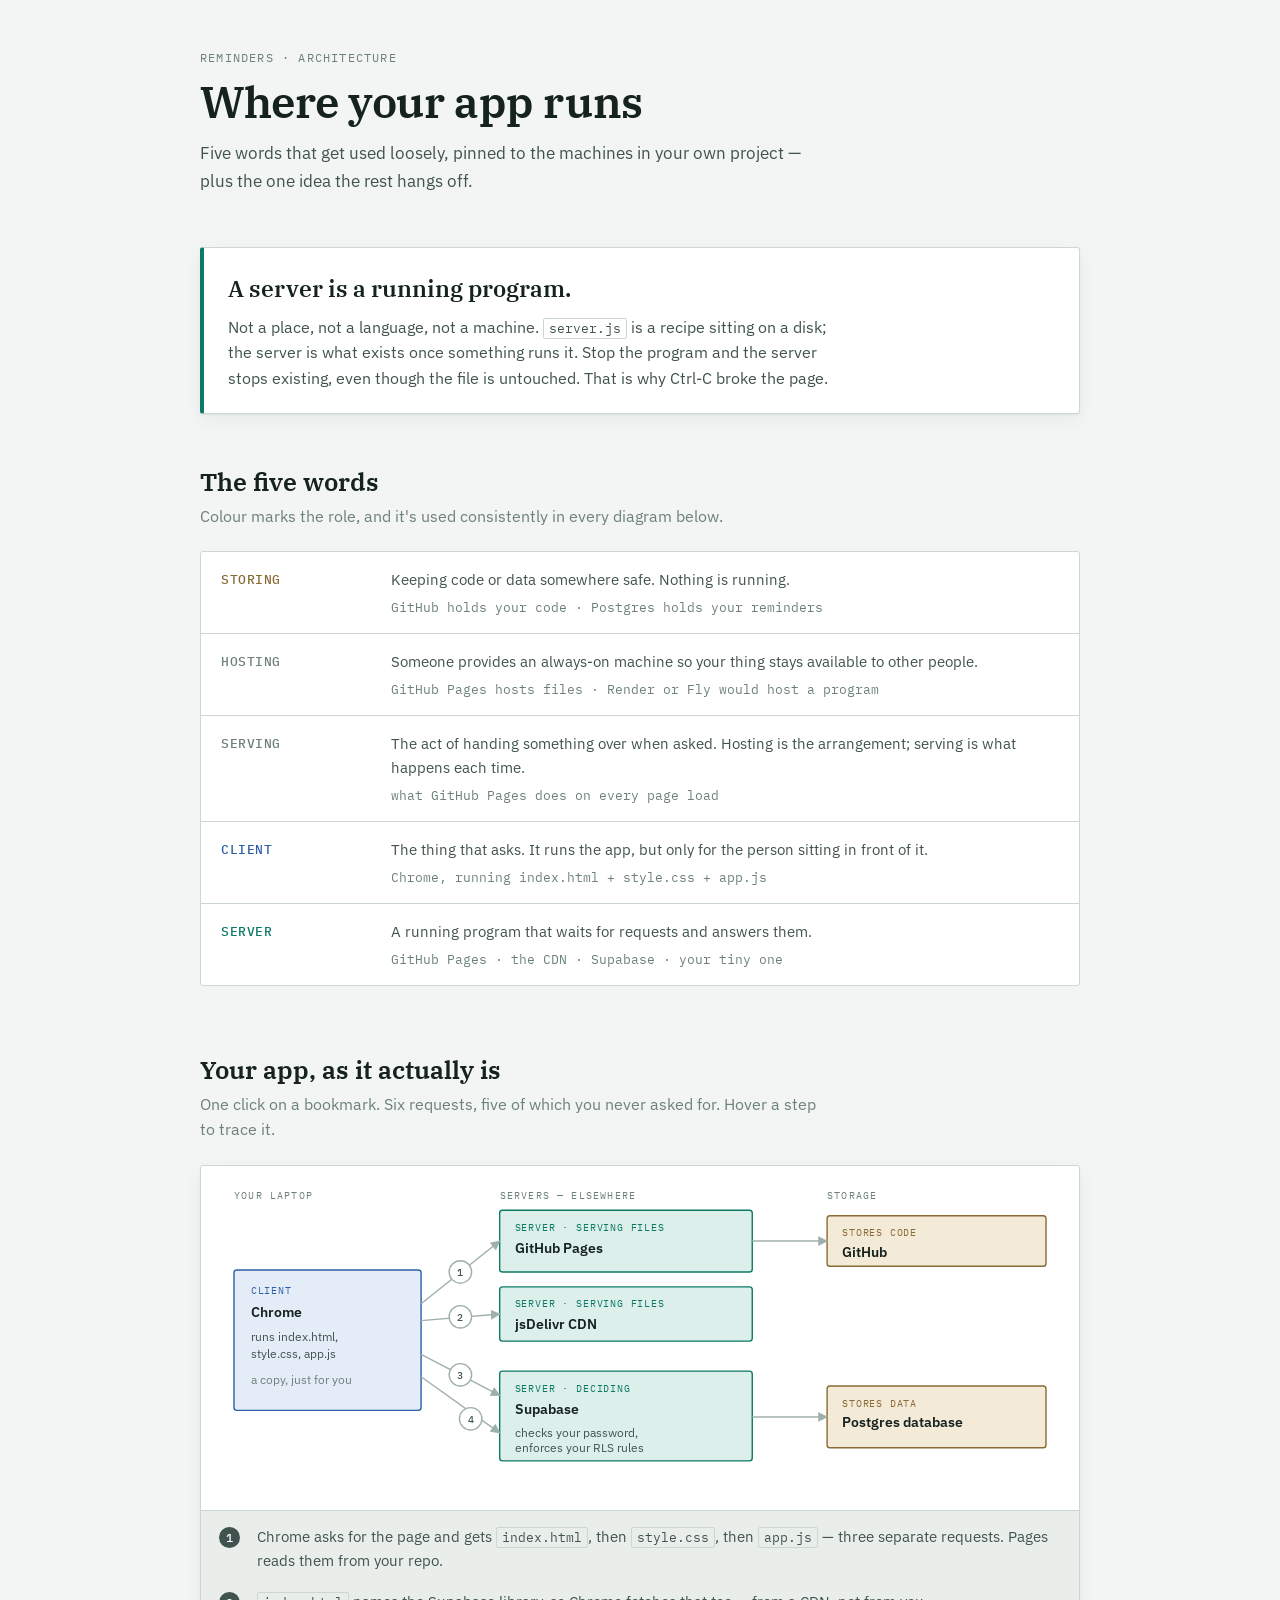
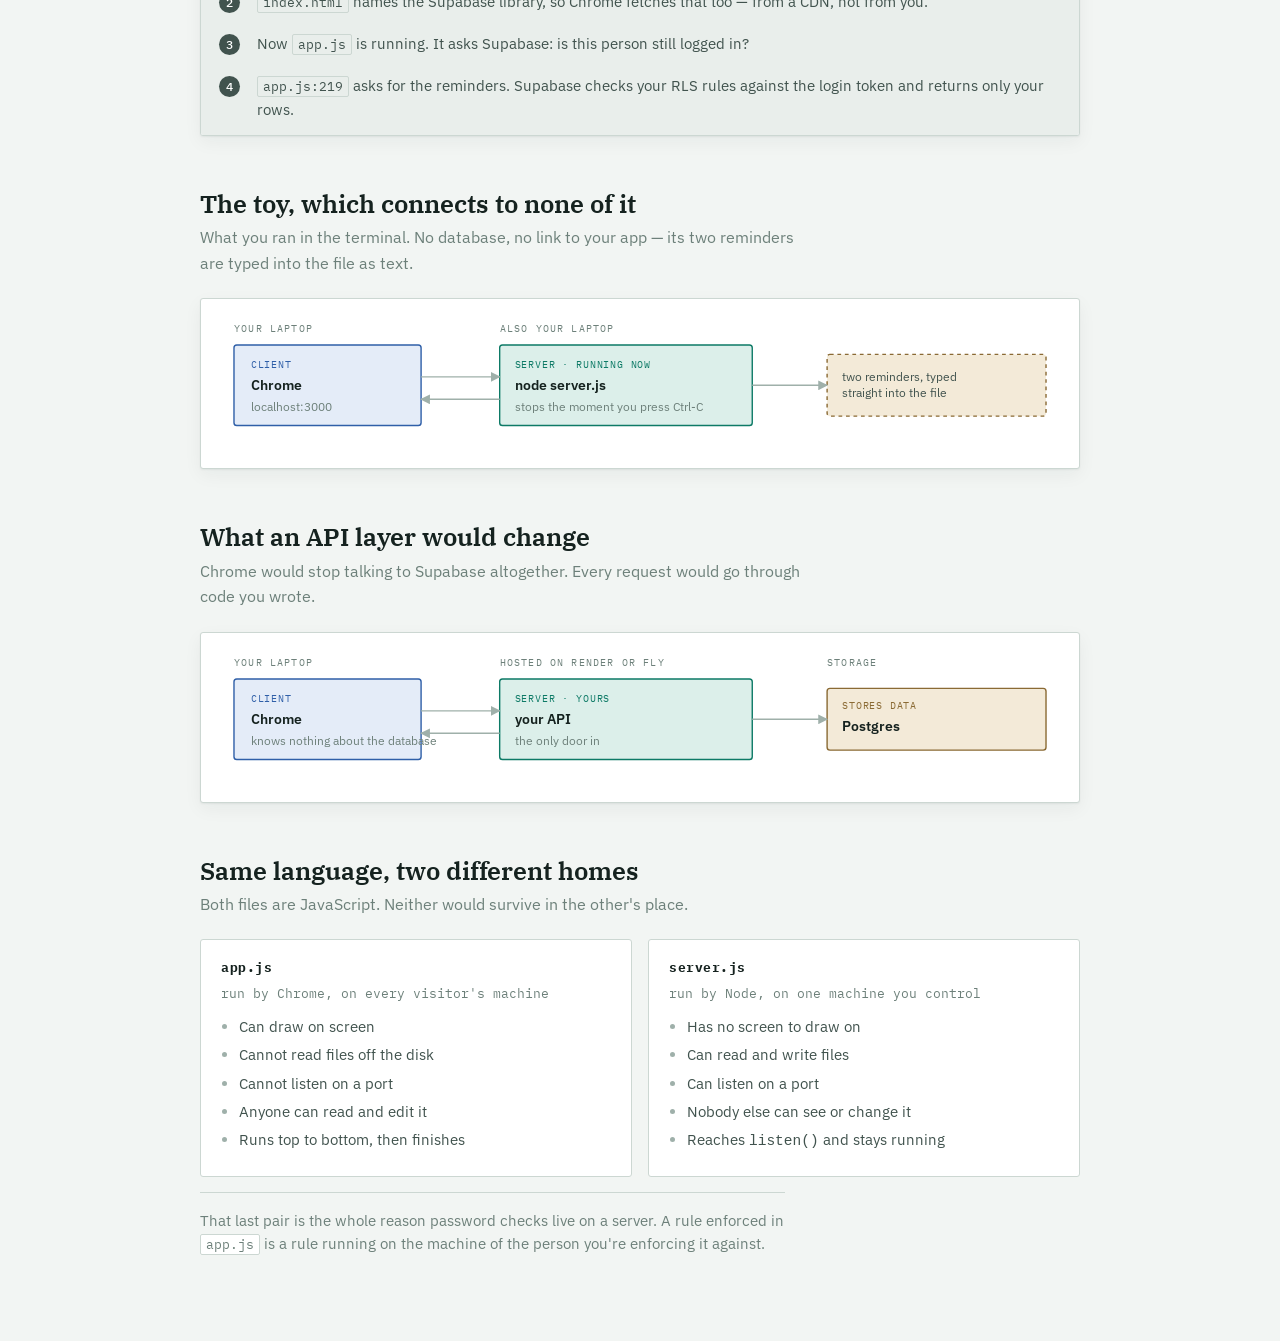
==== learning/where-your-app-runs.html @ 3ce56783 "Add the architecture diagram page to the learning folder A standalone HTML page explaining client, s" ====
<!doctype html>
<html lang="en">
<head>
<meta charset="utf-8">
<meta name="viewport" content="width=device-width, initial-scale=1, viewport-fit=cover">
<style>
  :root { color-scheme: light dark; }
  body { margin: 0; }
  img { max-width: 100%; }
  [hidden] { display: none !important; }
</style>
<title>Where Your App Runs</title>
<link rel="preconnect" href="https://fonts.googleapis.com">
<link rel="preconnect" href="https://fonts.gstatic.com" crossorigin>
<link rel="stylesheet" href="https://fonts.googleapis.com/css2?family=IBM+Plex+Mono:wght@400;500&family=IBM+Plex+Sans:wght@400;500;600&family=IBM+Plex+Serif:wght@500;600&display=swap">
<style>
  :root {
    --ground: #f2f5f3;
    --surface: #ffffff;
    --surface-2: #e9eeeb;
    --ink: #15221f;
    --ink-2: #41534e;
    --muted: #6d807a;
    --line: #ccd7d2;
    --line-strong: #9fb0aa;

    --client: #2f5fa8;
    --client-soft: #e4ecf8;
    --server: #0d7a66;
    --server-soft: #dcefea;
    --store: #8a6a34;
    --store-soft: #f3ead8;

    --shadow: 0 1px 2px rgba(21, 34, 31, .06), 0 6px 18px rgba(21, 34, 31, .05);

    --sans: "IBM Plex Sans", ui-sans-serif, system-ui, -apple-system, "Segoe UI", sans-serif;
    --serif: "IBM Plex Serif", Georgia, "Times New Roman", serif;
    --mono: "IBM Plex Mono", ui-monospace, "SF Mono", Menlo, Consolas, monospace;
  }

  @media (prefers-color-scheme: dark) {
    :root:not([data-theme="light"]) {
      --ground: #0e1514;
      --surface: #16201e;
      --surface-2: #1d2926;
      --ink: #e6ede9;
      --ink-2: #b4c4be;
      --muted: #869993;
      --line: #2c3a36;
      --line-strong: #4a5c57;

      --client: #7aa6e8;
      --client-soft: #1a2739;
      --server: #4cc0a5;
      --server-soft: #122b26;
      --store: #d2ab6b;
      --store-soft: #2a2317;

      --shadow: 0 1px 2px rgba(0, 0, 0, .4), 0 6px 18px rgba(0, 0, 0, .3);
    }
  }

  :root[data-theme="dark"] {
    --ground: #0e1514;
    --surface: #16201e;
    --surface-2: #1d2926;
    --ink: #e6ede9;
    --ink-2: #b4c4be;
    --muted: #869993;
    --line: #2c3a36;
    --line-strong: #4a5c57;

    --client: #7aa6e8;
    --client-soft: #1a2739;
    --server: #4cc0a5;
    --server-soft: #122b26;
    --store: #d2ab6b;
    --store-soft: #2a2317;

    --shadow: 0 1px 2px rgba(0, 0, 0, .4), 0 6px 18px rgba(0, 0, 0, .3);
  }

  body {
    background: var(--ground);
    color: var(--ink);
    font-family: var(--sans);
    font-size: 16px;
    line-height: 1.6;
    -webkit-font-smoothing: antialiased;
  }

  .wrap {
    max-width: 880px;
    margin: 0 auto;
    padding-inline: 20px;
    padding-block: 48px 72px;
    display: flex;
    flex-direction: column;
    gap: 52px;
  }

  .eyebrow {
    font-family: var(--mono);
    font-size: 12px;
    letter-spacing: .1em;
    text-transform: uppercase;
    color: var(--muted);
    margin: 0 0 10px;
  }

  h1 {
    font-family: var(--serif);
    font-weight: 600;
    font-size: clamp(30px, 6vw, 44px);
    line-height: 1.12;
    letter-spacing: -.01em;
    margin: 0 0 14px;
    text-wrap: balance;
  }

  h2 {
    font-family: var(--serif);
    font-weight: 600;
    font-size: clamp(20px, 3.6vw, 25px);
    line-height: 1.25;
    margin: 0 0 6px;
    text-wrap: balance;
  }

  .lede {
    font-size: 17px;
    color: var(--ink-2);
    max-width: 62ch;
    margin: 0;
  }

  section > p {
    color: var(--ink-2);
    max-width: 65ch;
  }

  .section-head { margin-bottom: 22px; }
  .section-head p { margin: 0; color: var(--muted); max-width: 62ch; }

  /* --- the one idea --- */
  .thesis {
    background: var(--surface);
    border: 1px solid var(--line);
    border-left: 4px solid var(--server);
    border-radius: 3px;
    padding: 22px 24px;
    box-shadow: var(--shadow);
  }
  .thesis p { margin: 0; max-width: 60ch; color: var(--ink-2); }
  .thesis strong {
    display: block;
    font-family: var(--serif);
    font-size: clamp(19px, 3.4vw, 23px);
    font-weight: 600;
    color: var(--ink);
    margin-bottom: 8px;
  }

  /* --- vocabulary --- */
  .terms {
    display: grid;
    gap: 1px;
    background: var(--line);
    border: 1px solid var(--line);
    border-radius: 3px;
    overflow: hidden;
  }
  .term {
    background: var(--surface);
    display: grid;
    grid-template-columns: 150px 1fr;
    gap: 20px;
    padding: 16px 20px;
    align-items: start;
  }
  .term dt {
    font-family: var(--mono);
    font-weight: 500;
    font-size: 13px;
    letter-spacing: .04em;
    text-transform: uppercase;
    padding-top: 2px;
  }
  .term dd { margin: 0; color: var(--ink-2); font-size: 15px; }
  .term dd .yours {
    display: block;
    margin-top: 5px;
    font-family: var(--mono);
    font-size: 12.5px;
    color: var(--muted);
  }
  .role-client dt { color: var(--client); }
  .role-server dt { color: var(--server); }
  .role-store  dt { color: var(--store); }
  .role-none   dt { color: var(--muted); }

  @media (max-width: 560px) {
    .term { grid-template-columns: 1fr; gap: 6px; }
  }

  /* --- diagrams --- */
  .figure {
    background: var(--surface);
    border: 1px solid var(--line);
    border-radius: 3px;
    box-shadow: var(--shadow);
    overflow: hidden;
  }
  .figure-scroll { overflow-x: auto; padding: 18px; }
  .figure svg { display: block; min-width: 560px; max-width: 100%; height: auto; }

  .legend {
    border-top: 1px solid var(--line);
    background: var(--surface-2);
    margin: 0;
    padding: 6px;
    list-style: none;
    display: grid;
    gap: 2px;
  }
  .legend li {
    display: grid;
    grid-template-columns: 26px 1fr;
    gap: 12px;
    align-items: baseline;
    padding: 8px 12px;
    border-radius: 2px;
    font-size: 14.5px;
    color: var(--ink-2);
    cursor: default;
    transition: background .12s ease;
  }
  .legend li:hover, .legend li:focus-visible {
    background: var(--surface);
    outline: none;
  }
  .legend li:focus-visible { box-shadow: inset 0 0 0 2px var(--client); }
  .legend .n {
    font-family: var(--mono);
    font-size: 12px;
    font-weight: 500;
    color: var(--surface);
    background: var(--ink-2);
    border-radius: 50%;
    width: 21px;
    height: 21px;
    display: grid;
    place-items: center;
    align-self: start;
    position: relative;
    top: 2px;
  }
  .legend code {
    font-family: var(--mono);
    font-size: 13px;
    background: var(--surface-2);
    border: 1px solid var(--line);
    border-radius: 2px;
    padding: 1px 5px;
  }
  .legend li:hover code { background: var(--ground); }

  /* svg pieces */
  .box-label { font-family: var(--mono); font-size: 11px; letter-spacing: .08em; }
  .box-name  { font-family: var(--sans); font-size: 15px; font-weight: 600; }
  .box-note  { font-family: var(--sans); font-size: 12.5px; }
  .col-label { font-family: var(--mono); font-size: 10.5px; letter-spacing: .12em; }
  .flow { stroke: var(--line-strong); stroke-width: 1.5; fill: none; transition: stroke .15s ease, stroke-width .15s ease; }
  .flow.lit { stroke: var(--client); stroke-width: 2.75; }
  .badge-c { fill: var(--surface); stroke: var(--line-strong); stroke-width: 1.5; transition: stroke .15s ease, fill .15s ease; }
  .lit .badge-c, .badge-g.lit .badge-c { stroke: var(--client); }
  .badge-t { font-family: var(--mono); font-size: 11px; font-weight: 500; fill: var(--ink-2); }
  .badge-g.lit .badge-t { fill: var(--client); }

  /* --- runs-where table --- */
  .split {
    display: grid;
    grid-template-columns: 1fr 1fr;
    gap: 16px;
  }
  @media (max-width: 620px) { .split { grid-template-columns: 1fr; } }
  .panel {
    background: var(--surface);
    border: 1px solid var(--line);
    border-radius: 3px;
    padding: 18px 20px;
  }
  .panel h3 {
    font-family: var(--mono);
    font-size: 13px;
    letter-spacing: .04em;
    margin: 0 0 4px;
    color: var(--ink);
  }
  .panel .who { font-size: 12.5px; color: var(--muted); margin: 0 0 12px; font-family: var(--mono); }
  .panel ul { margin: 0; padding-left: 18px; color: var(--ink-2); font-size: 14.5px; }
  .panel li { margin-bottom: 5px; }
  .panel li::marker { color: var(--line-strong); }

  .note {
    font-size: 14.5px;
    color: var(--muted);
    border-top: 1px solid var(--line);
    padding-top: 16px;
    max-width: 65ch;
  }
  .note code, p code {
    font-family: var(--mono);
    font-size: 13px;
    background: var(--surface);
    border: 1px solid var(--line);
    border-radius: 2px;
    padding: 1px 5px;
  }

  @media (prefers-reduced-motion: reduce) {
    * { transition: none !important; }
  }
</style>

</head>
<body>

<div class="wrap">

  <header>
    <p class="eyebrow">reminders · architecture</p>
    <h1>Where your app runs</h1>
    <p class="lede">Five words that get used loosely, pinned to the machines in your own project — plus the one idea the rest hangs off.</p>
  </header>

  <div class="thesis">
    <p>
      <strong>A server is a running program.</strong>
      Not a place, not a language, not a machine. <code>server.js</code> is a recipe sitting on a disk; the server is what
      exists once something runs it. Stop the program and the server stops existing, even though the file is untouched.
      That is why Ctrl-C broke the page.
    </p>
  </div>

  <section>
    <div class="section-head">
      <h2>The five words</h2>
      <p>Colour marks the role, and it's used consistently in every diagram below.</p>
    </div>
    <dl class="terms">
      <div class="term role-store">
        <dt>Storing</dt>
        <dd>Keeping code or data somewhere safe. Nothing is running.
          <span class="yours">GitHub holds your code · Postgres holds your reminders</span></dd>
      </div>
      <div class="term role-none">
        <dt>Hosting</dt>
        <dd>Someone provides an always-on machine so your thing stays available to other people.
          <span class="yours">GitHub Pages hosts files · Render or Fly would host a program</span></dd>
      </div>
      <div class="term role-none">
        <dt>Serving</dt>
        <dd>The act of handing something over when asked. Hosting is the arrangement; serving is what happens each time.
          <span class="yours">what GitHub Pages does on every page load</span></dd>
      </div>
      <div class="term role-client">
        <dt>Client</dt>
        <dd>The thing that asks. It runs the app, but only for the person sitting in front of it.
          <span class="yours">Chrome, running index.html + style.css + app.js</span></dd>
      </div>
      <div class="term role-server">
        <dt>Server</dt>
        <dd>A running program that waits for requests and answers them.
          <span class="yours">GitHub Pages · the CDN · Supabase · your tiny one</span></dd>
      </div>
    </dl>
  </section>

  <section>
    <div class="section-head">
      <h2>Your app, as it actually is</h2>
      <p>One click on a bookmark. Six requests, five of which you never asked for. Hover a step to trace it.</p>
    </div>

    <figure class="figure" style="margin:0">
      <div class="figure-scroll">
        <svg viewBox="0 0 900 330" role="img" aria-label="Chrome on your laptop sends requests to GitHub Pages, a CDN and Supabase; GitHub Pages reads from GitHub storage and Supabase reads from its database.">
          <defs>
            <marker id="ah" viewBox="0 0 10 10" refX="9" refY="5" markerWidth="7" markerHeight="7" orient="auto-start-reverse">
              <path d="M 0 0 L 10 5 L 0 10 z" fill="var(--line-strong)"></path>
            </marker>
            <marker id="ah-lit" viewBox="0 0 10 10" refX="9" refY="5" markerWidth="7" markerHeight="7" orient="auto-start-reverse">
              <path d="M 0 0 L 10 5 L 0 10 z" fill="var(--client)"></path>
            </marker>
          </defs>

          <text class="col-label" x="16" y="16" fill="var(--muted)">YOUR LAPTOP</text>
          <text class="col-label" x="300" y="16" fill="var(--muted)">SERVERS — ELSEWHERE</text>
          <text class="col-label" x="650" y="16" fill="var(--muted)">STORAGE</text>

          <!-- client -->
          <rect x="16" y="92" width="200" height="150" rx="3" fill="var(--client-soft)" stroke="var(--client)" stroke-width="1.5"></rect>
          <text class="box-label" x="34" y="118" fill="var(--client)">CLIENT</text>
          <text class="box-name"  x="34" y="142" fill="var(--ink)">Chrome</text>
          <text class="box-note"  x="34" y="168" fill="var(--ink-2)">runs index.html,</text>
          <text class="box-note"  x="34" y="186" fill="var(--ink-2)">style.css, app.js</text>
          <text class="box-note"  x="34" y="214" fill="var(--muted)">a copy, just for you</text>

          <!-- servers -->
          <rect x="300" y="28" width="270" height="66" rx="3" fill="var(--server-soft)" stroke="var(--server)" stroke-width="1.5"></rect>
          <text class="box-label" x="316" y="50" fill="var(--server)">SERVER · SERVING FILES</text>
          <text class="box-name"  x="316" y="74" fill="var(--ink)">GitHub Pages</text>

          <rect x="300" y="110" width="270" height="58" rx="3" fill="var(--server-soft)" stroke="var(--server)" stroke-width="1.5"></rect>
          <text class="box-label" x="316" y="132" fill="var(--server)">SERVER · SERVING FILES</text>
          <text class="box-name"  x="316" y="155" fill="var(--ink)">jsDelivr CDN</text>

          <rect x="300" y="200" width="270" height="96" rx="3" fill="var(--server-soft)" stroke="var(--server)" stroke-width="1.5"></rect>
          <text class="box-label" x="316" y="222" fill="var(--server)">SERVER · DECIDING</text>
          <text class="box-name"  x="316" y="246" fill="var(--ink)">Supabase</text>
          <text class="box-note"  x="316" y="270" fill="var(--ink-2)">checks your password,</text>
          <text class="box-note"  x="316" y="286" fill="var(--ink-2)">enforces your RLS rules</text>

          <!-- storage -->
          <rect x="650" y="34" width="234" height="54" rx="3" fill="var(--store-soft)" stroke="var(--store)" stroke-width="1.5"></rect>
          <text class="box-label" x="666" y="56" fill="var(--store)">STORES CODE</text>
          <text class="box-name"  x="666" y="78" fill="var(--ink)">GitHub</text>

          <rect x="650" y="216" width="234" height="66" rx="3" fill="var(--store-soft)" stroke="var(--store)" stroke-width="1.5"></rect>
          <text class="box-label" x="666" y="238" fill="var(--store)">STORES DATA</text>
          <text class="box-name"  x="666" y="260" fill="var(--ink)">Postgres database</text>

          <!-- server to storage -->
          <path class="flow" d="M570,61 H650" marker-end="url(#ah)"></path>
          <path class="flow" d="M570,249 H650" marker-end="url(#ah)"></path>

          <!-- request flows -->
          <g class="badge-g" data-step="1">
            <path class="flow" id="f1" d="M216,128 L300,61" marker-end="url(#ah)"></path>
            <circle class="badge-c" cx="258" cy="94" r="12"></circle>
            <text class="badge-t" x="258" y="98" text-anchor="middle">1</text>
          </g>
          <g class="badge-g" data-step="2">
            <path class="flow" id="f2" d="M216,146 L300,139" marker-end="url(#ah)"></path>
            <circle class="badge-c" cx="258" cy="142" r="12"></circle>
            <text class="badge-t" x="258" y="146" text-anchor="middle">2</text>
          </g>
          <g class="badge-g" data-step="3">
            <path class="flow" id="f3" d="M216,182 L300,226" marker-end="url(#ah)"></path>
            <circle class="badge-c" cx="258" cy="204" r="12"></circle>
            <text class="badge-t" x="258" y="208" text-anchor="middle">3</text>
          </g>
          <g class="badge-g" data-step="4">
            <path class="flow" id="f4" d="M216,206 L300,266" marker-end="url(#ah)"></path>
            <circle class="badge-c" cx="269" cy="251" r="12"></circle>
            <text class="badge-t" x="269" y="255" text-anchor="middle">4</text>
          </g>
        </svg>
      </div>
      <ul class="legend" id="legend">
        <li tabindex="0" data-step="1"><span class="n">1</span><span>Chrome asks for the page and gets <code>index.html</code>, then <code>style.css</code>, then <code>app.js</code> — three separate requests. Pages reads them from your repo.</span></li>
        <li tabindex="0" data-step="2"><span class="n">2</span><span><code>index.html</code> names the Supabase library, so Chrome fetches that too — from a CDN, not from you.</span></li>
        <li tabindex="0" data-step="3"><span class="n">3</span><span>Now <code>app.js</code> is running. It asks Supabase: is this person still logged in?</span></li>
        <li tabindex="0" data-step="4"><span class="n">4</span><span><code>app.js:219</code> asks for the reminders. Supabase checks your RLS rules against the login token and returns only your rows.</span></li>
      </ul>
    </figure>
  </section>

  <section>
    <div class="section-head">
      <h2>The toy, which connects to none of it</h2>
      <p>What you ran in the terminal. No database, no link to your app — its two reminders are typed into the file as text.</p>
    </div>
    <figure class="figure" style="margin:0">
      <div class="figure-scroll">
        <svg viewBox="0 0 900 142" role="img" aria-label="Chrome talks to server.js running on your own Chromebook, which returns two hard-coded reminders.">
          <text class="col-label" x="16" y="16" fill="var(--muted)">YOUR LAPTOP</text>
          <text class="col-label" x="300" y="16" fill="var(--muted)">ALSO YOUR LAPTOP</text>

          <rect x="16" y="30" width="200" height="86" rx="3" fill="var(--client-soft)" stroke="var(--client)" stroke-width="1.5"></rect>
          <text class="box-label" x="34" y="54" fill="var(--client)">CLIENT</text>
          <text class="box-name"  x="34" y="78" fill="var(--ink)">Chrome</text>
          <text class="box-note"  x="34" y="100" fill="var(--muted)">localhost:3000</text>

          <rect x="300" y="30" width="270" height="86" rx="3" fill="var(--server-soft)" stroke="var(--server)" stroke-width="1.5"></rect>
          <text class="box-label" x="316" y="54" fill="var(--server)">SERVER · RUNNING NOW</text>
          <text class="box-name"  x="316" y="78" fill="var(--ink)">node server.js</text>
          <text class="box-note"  x="316" y="100" fill="var(--muted)">stops the moment you press Ctrl-C</text>

          <rect x="650" y="40" width="234" height="66" rx="3" fill="var(--store-soft)" stroke="var(--store)" stroke-width="1.5" stroke-dasharray="4 4"></rect>
          <text class="box-note" x="666" y="68" fill="var(--ink-2)">two reminders, typed</text>
          <text class="box-note" x="666" y="86" fill="var(--ink-2)">straight into the file</text>

          <path class="flow" d="M216,64 H300" marker-end="url(#ah)"></path>
          <path class="flow" d="M300,88 H216" marker-end="url(#ah)"></path>
          <path class="flow" d="M570,73 H650" marker-end="url(#ah)"></path>
        </svg>
      </div>
    </figure>
  </section>

  <section>
    <div class="section-head">
      <h2>What an API layer would change</h2>
      <p>Chrome would stop talking to Supabase altogether. Every request would go through code you wrote.</p>
    </div>
    <figure class="figure" style="margin:0">
      <div class="figure-scroll">
        <svg viewBox="0 0 900 142" role="img" aria-label="Chrome talks to your own server, hosted on Render, which talks to the database.">
          <text class="col-label" x="16" y="16" fill="var(--muted)">YOUR LAPTOP</text>
          <text class="col-label" x="300" y="16" fill="var(--muted)">HOSTED ON RENDER OR FLY</text>
          <text class="col-label" x="650" y="16" fill="var(--muted)">STORAGE</text>

          <rect x="16" y="30" width="200" height="86" rx="3" fill="var(--client-soft)" stroke="var(--client)" stroke-width="1.5"></rect>
          <text class="box-label" x="34" y="54" fill="var(--client)">CLIENT</text>
          <text class="box-name"  x="34" y="78" fill="var(--ink)">Chrome</text>
          <text class="box-note"  x="34" y="100" fill="var(--muted)">knows nothing about the database</text>

          <rect x="300" y="30" width="270" height="86" rx="3" fill="var(--server-soft)" stroke="var(--server)" stroke-width="1.5"></rect>
          <text class="box-label" x="316" y="54" fill="var(--server)">SERVER · YOURS</text>
          <text class="box-name"  x="316" y="78" fill="var(--ink)">your API</text>
          <text class="box-note"  x="316" y="100" fill="var(--muted)">the only door in</text>

          <rect x="650" y="40" width="234" height="66" rx="3" fill="var(--store-soft)" stroke="var(--store)" stroke-width="1.5"></rect>
          <text class="box-label" x="666" y="62" fill="var(--store)">STORES DATA</text>
          <text class="box-name"  x="666" y="86" fill="var(--ink)">Postgres</text>

          <path class="flow" d="M216,64 H300" marker-end="url(#ah)"></path>
          <path class="flow" d="M300,88 H216" marker-end="url(#ah)"></path>
          <path class="flow" d="M570,73 H650" marker-end="url(#ah)"></path>
        </svg>
      </div>
    </figure>
  </section>

  <section>
    <div class="section-head">
      <h2>Same language, two different homes</h2>
      <p>Both files are JavaScript. Neither would survive in the other's place.</p>
    </div>
    <div class="split">
      <div class="panel">
        <h3>app.js</h3>
        <p class="who">run by Chrome, on every visitor's machine</p>
        <ul>
          <li>Can draw on screen</li>
          <li>Cannot read files off the disk</li>
          <li>Cannot listen on a port</li>
          <li>Anyone can read and edit it</li>
          <li>Runs top to bottom, then finishes</li>
        </ul>
      </div>
      <div class="panel">
        <h3>server.js</h3>
        <p class="who">run by Node, on one machine you control</p>
        <ul>
          <li>Has no screen to draw on</li>
          <li>Can read and write files</li>
          <li>Can listen on a port</li>
          <li>Nobody else can see or change it</li>
          <li>Reaches <code>listen()</code> and stays running</li>
        </ul>
      </div>
    </div>
    <p class="note">
      That last pair is the whole reason password checks live on a server. A rule enforced in <code>app.js</code> is a
      rule running on the machine of the person you're enforcing it against.
    </p>
  </section>

</div>

<script>
  (function () {
    var legend = document.getElementById('legend');
    if (!legend) return;

    function paint(step, on) {
      var group = document.querySelector('.badge-g[data-step="' + step + '"]');
      if (!group) return;
      group.classList.toggle('lit', on);
      var path = group.querySelector('.flow');
      if (path) {
        path.classList.toggle('lit', on);
        path.setAttribute('marker-end', on ? 'url(#ah-lit)' : 'url(#ah)');
      }
    }

    legend.querySelectorAll('li[data-step]').forEach(function (row) {
      var step = row.getAttribute('data-step');
      ['mouseenter', 'focus'].forEach(function (e) {
        row.addEventListener(e, function () { paint(step, true); });
      });
      ['mouseleave', 'blur'].forEach(function (e) {
        row.addEventListener(e, function () { paint(step, false); });
      });
    });
  })();
</script>
</body>
</html>
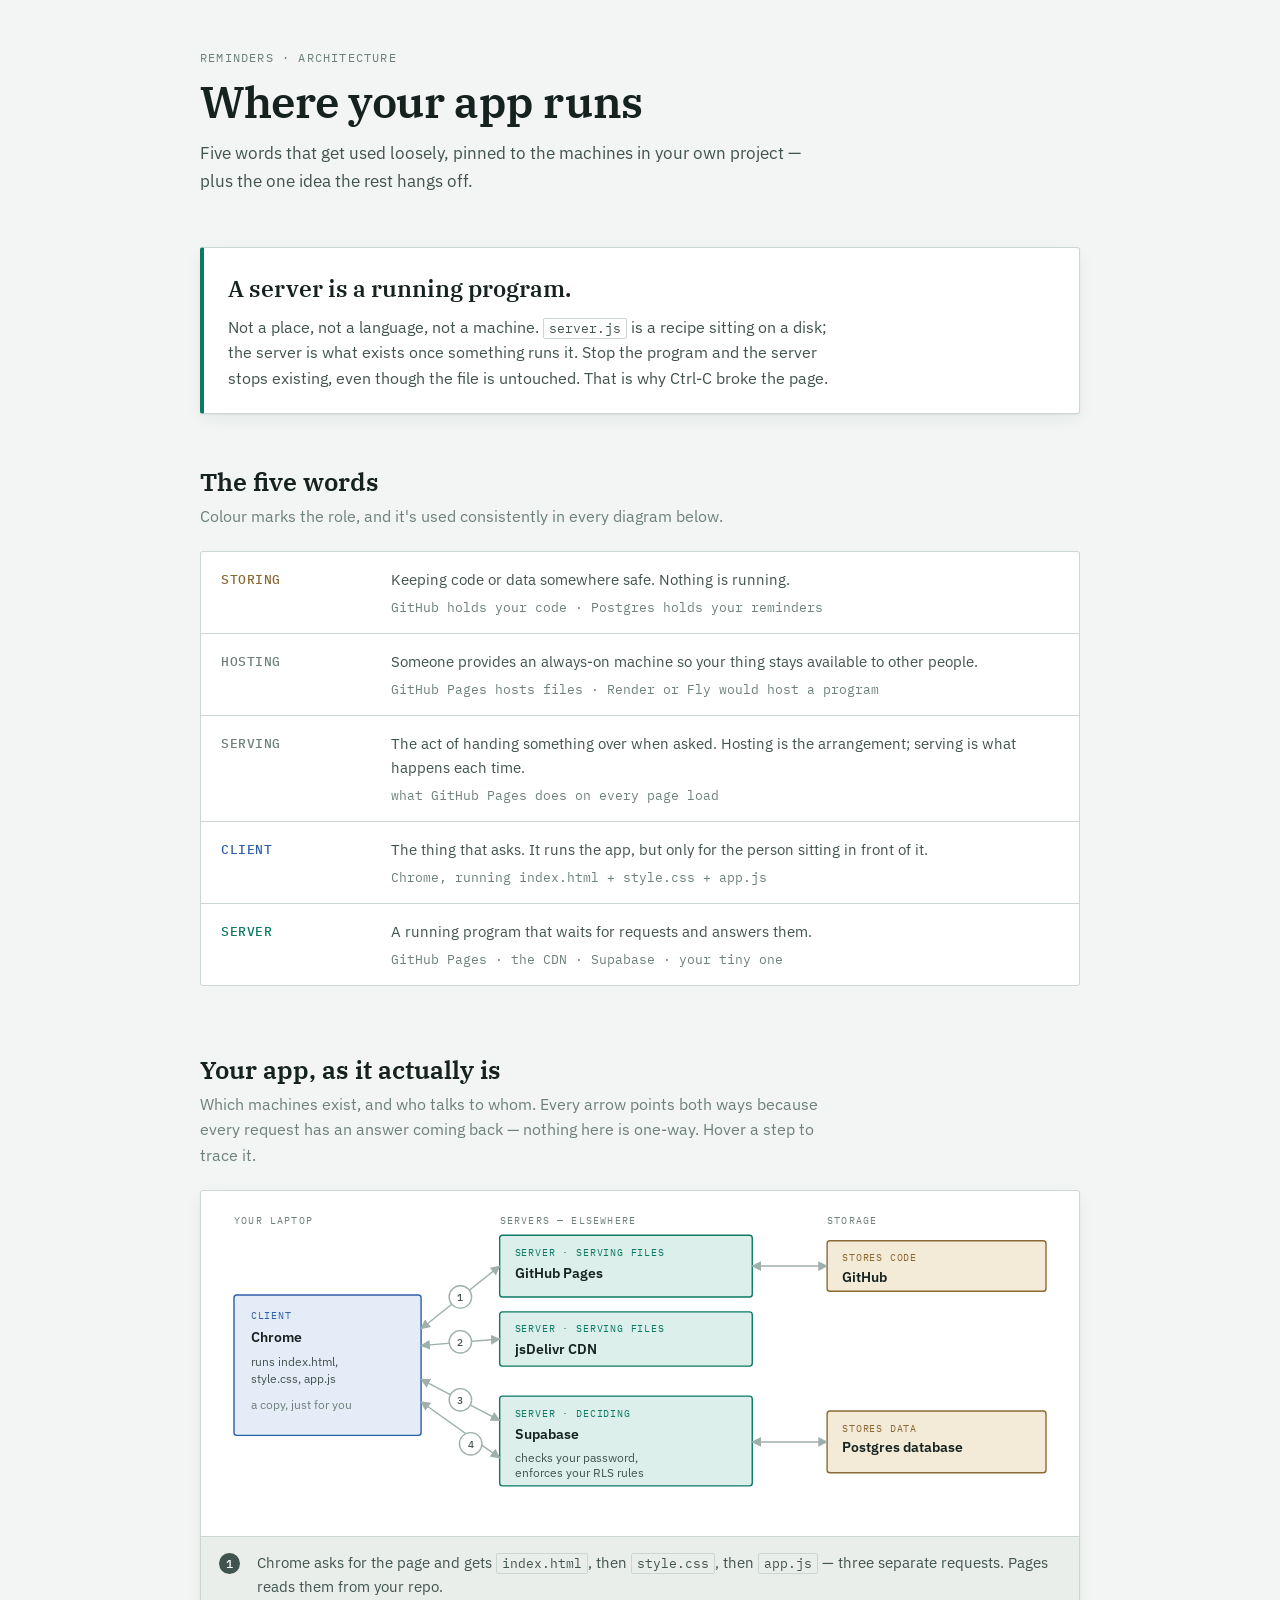
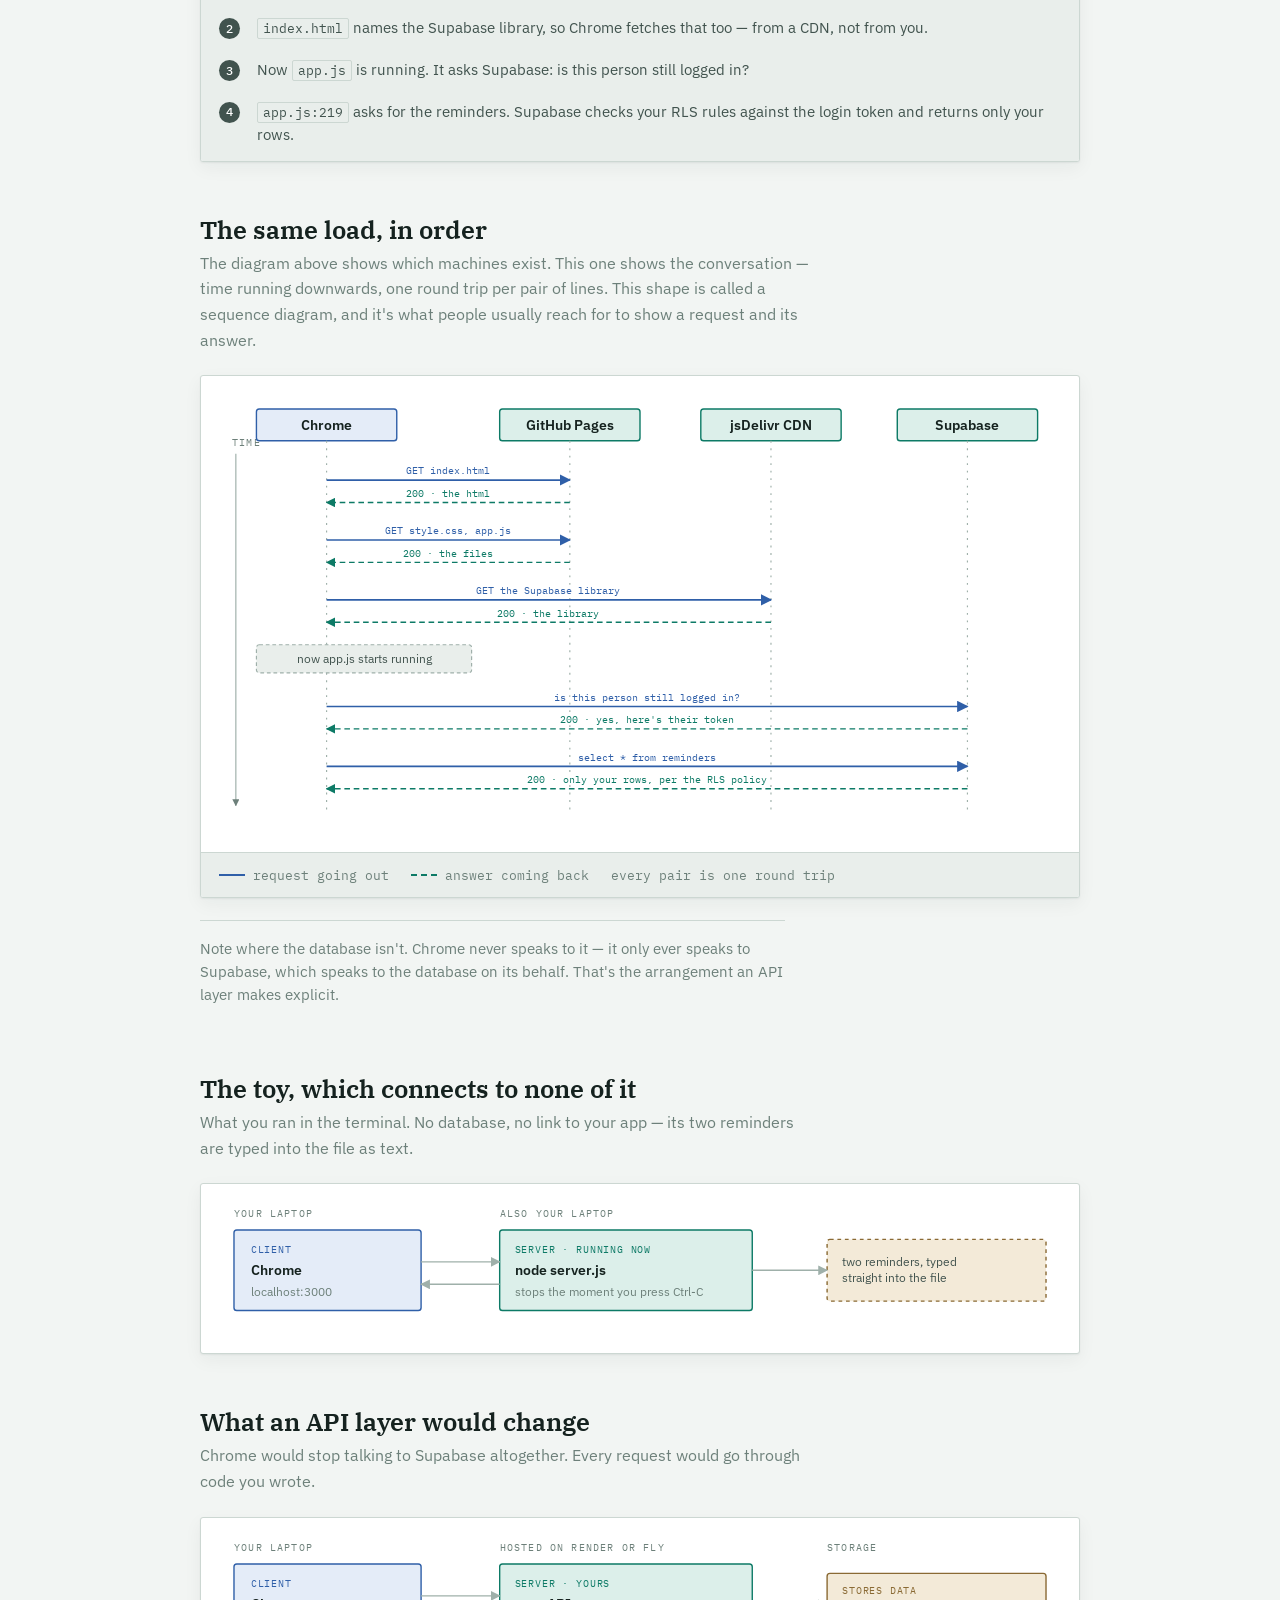
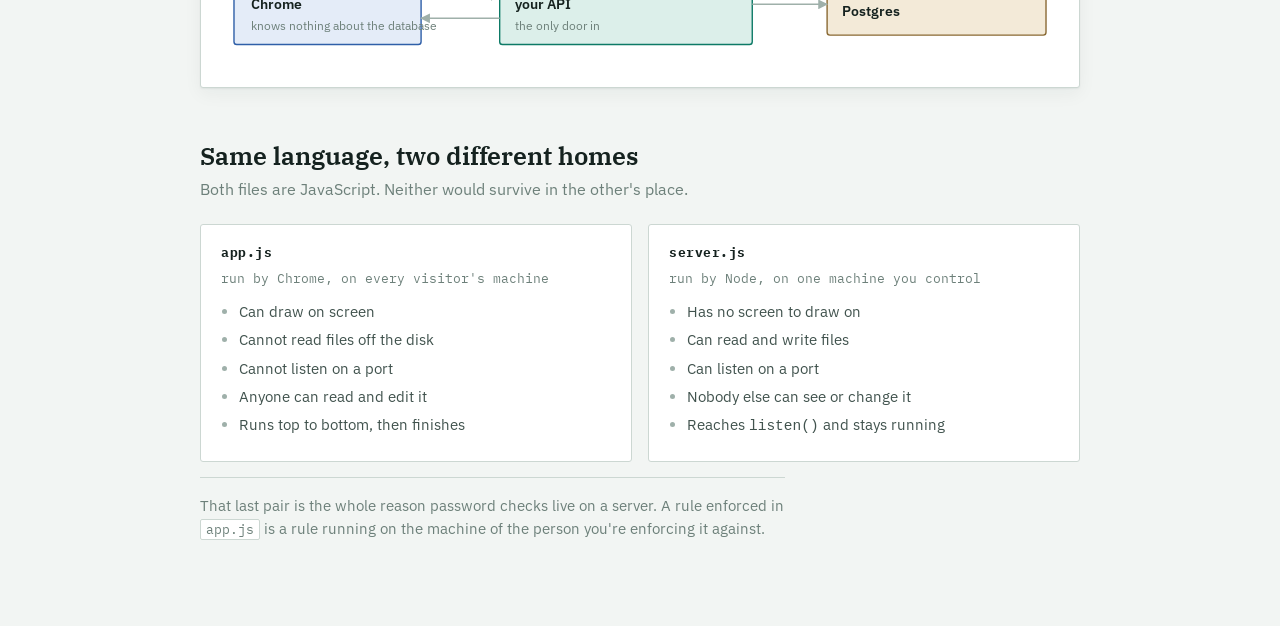
==== commit b8e91cb4: "Show requests as round trips, and add a sequence diagram The arrows in the topology diagram were one" ====
--- a/learning/where-your-app-runs.html
+++ b/learning/where-your-app-runs.html
@@ -318,6 +318,35 @@
     padding: 1px 5px;
   }
 
+  /* sequence diagram */
+  .lifeline { stroke: var(--line-strong); stroke-width: 1.25; stroke-dasharray: 2 6; }
+  .seq-req { stroke: var(--client); stroke-width: 1.75; fill: none; }
+  .seq-res { stroke: var(--server); stroke-width: 1.5; fill: none; stroke-dasharray: 6 4; }
+  .seq-label {
+    font-family: var(--mono);
+    font-size: 11px;
+    paint-order: stroke;
+    stroke: var(--surface);
+    stroke-width: 4px;
+    stroke-linejoin: round;
+  }
+  .seq-key {
+    display: flex;
+    flex-wrap: wrap;
+    gap: 8px 22px;
+    border-top: 1px solid var(--line);
+    background: var(--surface-2);
+    margin: 0;
+    padding: 12px 18px;
+    font-family: var(--mono);
+    font-size: 12.5px;
+    color: var(--muted);
+  }
+  .seq-key span { display: inline-flex; align-items: center; gap: 8px; }
+  .seq-key i { width: 26px; height: 0; border-top-width: 2px; display: inline-block; }
+  .seq-key .k-req { border-top-style: solid; border-top-color: var(--client); }
+  .seq-key .k-res { border-top-style: dashed; border-top-color: var(--server); }
+
   @media (prefers-reduced-motion: reduce) {
     * { transition: none !important; }
   }
@@ -380,7 +409,8 @@
   <section>
     <div class="section-head">
       <h2>Your app, as it actually is</h2>
-      <p>One click on a bookmark. Six requests, five of which you never asked for. Hover a step to trace it.</p>
+      <p>Which machines exist, and who talks to whom. Every arrow points both ways because every
+        request has an answer coming back — nothing here is one-way. Hover a step to trace it.</p>
     </div>
 
     <figure class="figure" style="margin:0">
@@ -432,27 +462,27 @@
           <text class="box-name"  x="666" y="260" fill="var(--ink)">Postgres database</text>
 
           <!-- server to storage -->
-          <path class="flow" d="M570,61 H650" marker-end="url(#ah)"></path>
-          <path class="flow" d="M570,249 H650" marker-end="url(#ah)"></path>
+          <path class="flow" d="M570,61 H650" marker-end="url(#ah)" marker-start="url(#ah)"></path>
+          <path class="flow" d="M570,249 H650" marker-end="url(#ah)" marker-start="url(#ah)"></path>
 
           <!-- request flows -->
           <g class="badge-g" data-step="1">
-            <path class="flow" id="f1" d="M216,128 L300,61" marker-end="url(#ah)"></path>
+            <path class="flow" id="f1" d="M216,128 L300,61" marker-end="url(#ah)" marker-start="url(#ah)"></path>
             <circle class="badge-c" cx="258" cy="94" r="12"></circle>
             <text class="badge-t" x="258" y="98" text-anchor="middle">1</text>
           </g>
           <g class="badge-g" data-step="2">
-            <path class="flow" id="f2" d="M216,146 L300,139" marker-end="url(#ah)"></path>
+            <path class="flow" id="f2" d="M216,146 L300,139" marker-end="url(#ah)" marker-start="url(#ah)"></path>
             <circle class="badge-c" cx="258" cy="142" r="12"></circle>
             <text class="badge-t" x="258" y="146" text-anchor="middle">2</text>
           </g>
           <g class="badge-g" data-step="3">
-            <path class="flow" id="f3" d="M216,182 L300,226" marker-end="url(#ah)"></path>
+            <path class="flow" id="f3" d="M216,182 L300,226" marker-end="url(#ah)" marker-start="url(#ah)"></path>
             <circle class="badge-c" cx="258" cy="204" r="12"></circle>
             <text class="badge-t" x="258" y="208" text-anchor="middle">3</text>
           </g>
           <g class="badge-g" data-step="4">
-            <path class="flow" id="f4" d="M216,206 L300,266" marker-end="url(#ah)"></path>
+            <path class="flow" id="f4" d="M216,206 L300,266" marker-end="url(#ah)" marker-start="url(#ah)"></path>
             <circle class="badge-c" cx="269" cy="251" r="12"></circle>
             <text class="badge-t" x="269" y="255" text-anchor="middle">4</text>
           </g>
@@ -465,6 +495,98 @@
         <li tabindex="0" data-step="4"><span class="n">4</span><span><code>app.js:219</code> asks for the reminders. Supabase checks your RLS rules against the login token and returns only your rows.</span></li>
       </ul>
     </figure>
+  </section>
+
+  <section>
+    <div class="section-head">
+      <h2>The same load, in order</h2>
+      <p>The diagram above shows which machines exist. This one shows the conversation — time running
+        downwards, one round trip per pair of lines. This shape is called a sequence diagram, and it's
+        what people usually reach for to show a request and its answer.</p>
+    </div>
+
+    <figure class="figure" style="margin:0">
+      <div class="figure-scroll">
+        <svg viewBox="0 0 900 470" role="img" aria-label="A sequence diagram: Chrome requests index.html, style.css and app.js from GitHub Pages, the Supabase library from jsDelivr, then a session check and the reminders from Supabase, each with a response returning.">
+          <defs>
+            <marker id="ah-req" viewBox="0 0 10 10" refX="9" refY="5" markerWidth="7" markerHeight="7" orient="auto">
+              <path d="M 0 0 L 10 5 L 0 10 z" fill="var(--client)"></path>
+            </marker>
+            <marker id="ah-res" viewBox="0 0 10 10" refX="9" refY="5" markerWidth="7" markerHeight="7" orient="auto">
+              <path d="M 0 0 L 10 5 L 0 10 z" fill="var(--server)"></path>
+            </marker>
+            <marker id="ah-time" viewBox="0 0 10 10" refX="9" refY="5" markerWidth="6" markerHeight="6" orient="auto">
+              <path d="M 0 0 L 10 5 L 0 10 z" fill="var(--muted)"></path>
+            </marker>
+          </defs>
+
+          <!-- time axis -->
+          <path d="M18,64 V440" stroke="var(--line-strong)" stroke-width="1.25" fill="none" marker-end="url(#ah-time)"></path>
+          <text class="col-label" x="14" y="56" fill="var(--muted)">TIME</text>
+
+          <!-- lifelines -->
+          <rect x="40" y="16" width="150" height="34" rx="3" fill="var(--client-soft)" stroke="var(--client)" stroke-width="1.5"></rect>
+          <text class="box-name" x="115" y="38" fill="var(--ink)" text-anchor="middle" font-size="13">Chrome</text>
+          <path class="lifeline" d="M115,50 V444"></path>
+
+          <rect x="300" y="16" width="150" height="34" rx="3" fill="var(--server-soft)" stroke="var(--server)" stroke-width="1.5"></rect>
+          <text class="box-name" x="375" y="38" fill="var(--ink)" text-anchor="middle" font-size="13">GitHub Pages</text>
+          <path class="lifeline" d="M375,50 V444"></path>
+
+          <rect x="515" y="16" width="150" height="34" rx="3" fill="var(--server-soft)" stroke="var(--server)" stroke-width="1.5"></rect>
+          <text class="box-name" x="590" y="38" fill="var(--ink)" text-anchor="middle" font-size="13">jsDelivr CDN</text>
+          <path class="lifeline" d="M590,50 V444"></path>
+
+          <rect x="725" y="16" width="150" height="34" rx="3" fill="var(--server-soft)" stroke="var(--server)" stroke-width="1.5"></rect>
+          <text class="box-name" x="800" y="38" fill="var(--ink)" text-anchor="middle" font-size="13">Supabase</text>
+          <path class="lifeline" d="M800,50 V444"></path>
+
+          <!-- 1 -->
+          <text class="seq-label" x="245" y="86"  fill="var(--client)" text-anchor="middle">GET index.html</text>
+          <path class="seq-req" d="M115,92 H375" marker-end="url(#ah-req)"></path>
+          <text class="seq-label" x="245" y="110" fill="var(--server)" text-anchor="middle">200 · the html</text>
+          <path class="seq-res" d="M375,116 H115" marker-end="url(#ah-res)"></path>
+
+          <!-- 2 -->
+          <text class="seq-label" x="245" y="150" fill="var(--client)" text-anchor="middle">GET style.css, app.js</text>
+          <path class="seq-req" d="M115,156 H375" marker-end="url(#ah-req)"></path>
+          <text class="seq-label" x="245" y="174" fill="var(--server)" text-anchor="middle">200 · the files</text>
+          <path class="seq-res" d="M375,180 H115" marker-end="url(#ah-res)"></path>
+
+          <!-- 3 -->
+          <text class="seq-label" x="352" y="214" fill="var(--client)" text-anchor="middle">GET the Supabase library</text>
+          <path class="seq-req" d="M115,220 H590" marker-end="url(#ah-req)"></path>
+          <text class="seq-label" x="352" y="238" fill="var(--server)" text-anchor="middle">200 · the library</text>
+          <path class="seq-res" d="M590,244 H115" marker-end="url(#ah-res)"></path>
+
+          <!-- note -->
+          <rect x="40" y="268" width="230" height="30" rx="3" fill="var(--surface-2)" stroke="var(--line-strong)" stroke-width="1.25" stroke-dasharray="4 3"></rect>
+          <text class="box-note" x="155" y="288" fill="var(--ink-2)" text-anchor="middle">now app.js starts running</text>
+
+          <!-- 4 -->
+          <text class="seq-label" x="457" y="328" fill="var(--client)" text-anchor="middle">is this person still logged in?</text>
+          <path class="seq-req" d="M115,334 H800" marker-end="url(#ah-req)"></path>
+          <text class="seq-label" x="457" y="352" fill="var(--server)" text-anchor="middle">200 · yes, here's their token</text>
+          <path class="seq-res" d="M800,358 H115" marker-end="url(#ah-res)"></path>
+
+          <!-- 5 -->
+          <text class="seq-label" x="457" y="392" fill="var(--client)" text-anchor="middle">select * from reminders</text>
+          <path class="seq-req" d="M115,398 H800" marker-end="url(#ah-req)"></path>
+          <text class="seq-label" x="457" y="416" fill="var(--server)" text-anchor="middle">200 · only your rows, per the RLS policy</text>
+          <path class="seq-res" d="M800,422 H115" marker-end="url(#ah-res)"></path>
+        </svg>
+      </div>
+      <p class="seq-key">
+        <span><i class="k-req"></i> request going out</span>
+        <span><i class="k-res"></i> answer coming back</span>
+        <span>every pair is one round trip</span>
+      </p>
+    </figure>
+
+    <p class="note" style="margin-top:22px">
+      Note where the database isn't. Chrome never speaks to it — it only ever speaks to Supabase, which
+      speaks to the database on its behalf. That's the arrangement an API layer makes explicit.
+    </p>
   </section>
 
   <section>
@@ -584,6 +706,7 @@
       if (path) {
         path.classList.toggle('lit', on);
         path.setAttribute('marker-end', on ? 'url(#ah-lit)' : 'url(#ah)');
+        path.setAttribute('marker-start', on ? 'url(#ah-lit)' : 'url(#ah)');
       }
     }
 
